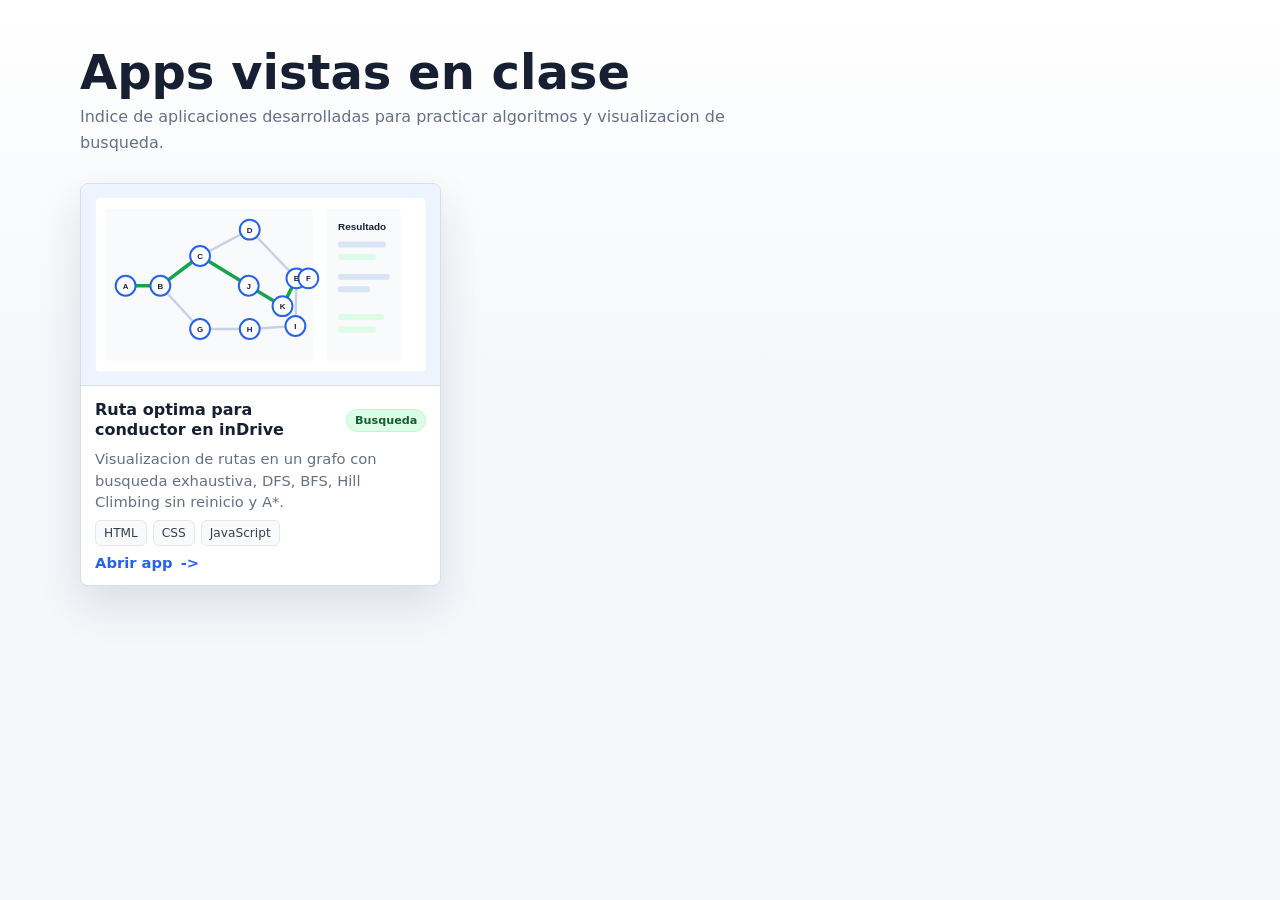
==== index.html @ b41815d2 "feat: add index page for class applications and update project documentation scenarios" ====
<!doctype html>
<html lang="es">
  <head>
    <meta charset="utf-8" />
    <meta name="viewport" content="width=device-width, initial-scale=1" />
    <title>Apps vistas en clase</title>
    <style>
      :root {
        --bg: #f5f7fb;
        --panel: #ffffff;
        --ink: #172033;
        --muted: #667085;
        --line: #d6deea;
        --accent: #2563eb;
        --route: #16a34a;
        --soft: #eef4ff;
        --shadow: 0 18px 45px rgba(23, 32, 51, 0.12);
      }

      * {
        box-sizing: border-box;
      }

      body {
        margin: 0;
        min-height: 100vh;
        font-family:
          Inter, ui-sans-serif, system-ui, -apple-system, BlinkMacSystemFont,
          "Segoe UI", sans-serif;
        color: var(--ink);
        background:
          linear-gradient(180deg, #ffffff 0%, var(--bg) 42%),
          var(--bg);
      }

      main {
        width: min(1120px, calc(100% - 32px));
        margin: 0 auto;
        padding: 48px 0;
      }

      header {
        margin-bottom: 28px;
      }

      h1 {
        margin: 0 0 8px;
        font-size: clamp(2rem, 4vw, 3rem);
        line-height: 1;
        letter-spacing: 0;
      }

      .lead {
        margin: 0;
        max-width: 720px;
        color: var(--muted);
        font-size: 1rem;
        line-height: 1.6;
      }

      .app-grid {
        display: grid;
        grid-template-columns: repeat(3, minmax(0, 1fr));
        align-items: start;
        gap: 18px;
      }

      .app-card {
        display: grid;
        overflow: hidden;
        color: inherit;
        text-decoration: none;
        background: var(--panel);
        border: 1px solid var(--line);
        border-radius: 8px;
        box-shadow: var(--shadow);
        transition:
          transform 160ms ease,
          border-color 160ms ease,
          box-shadow 160ms ease;
      }

      .app-card:hover,
      .app-card:focus-visible {
        transform: translateY(-2px);
        border-color: rgba(37, 99, 235, 0.45);
        box-shadow: 0 22px 52px rgba(23, 32, 51, 0.16);
        outline: none;
      }

      .thumbnail {
        display: block;
        width: 100%;
        aspect-ratio: 16 / 9;
        background: var(--soft);
        border-bottom: 1px solid var(--line);
      }

      .card-body {
        display: grid;
        gap: 8px;
        padding: 14px;
      }

      .card-title {
        display: flex;
        align-items: center;
        justify-content: space-between;
        gap: 16px;
      }

      h2 {
        margin: 0;
        font-size: 1rem;
        line-height: 1.25;
      }

      .badge {
        flex: 0 0 auto;
        padding: 4px 8px;
        color: #155e2f;
        background: #dcfce7;
        border: 1px solid #bbf7d0;
        border-radius: 999px;
        font-size: 0.7rem;
        font-weight: 700;
      }

      .description {
        margin: 0;
        color: var(--muted);
        font-size: 0.92rem;
        line-height: 1.45;
      }

      .meta {
        display: flex;
        flex-wrap: wrap;
        gap: 6px;
        margin: 0;
        padding: 0;
        list-style: none;
      }

      .meta li {
        padding: 5px 8px;
        color: #344054;
        background: #f8fafc;
        border: 1px solid #e4e7ec;
        border-radius: 6px;
        font-size: 0.76rem;
      }

      .open-label {
        display: inline-flex;
        align-items: center;
        gap: 8px;
        color: var(--accent);
        font-size: 0.92rem;
        font-weight: 700;
      }

      .open-label::after {
        content: "->";
      }

      @media (max-width: 900px) {
        .app-grid {
          grid-template-columns: repeat(2, minmax(0, 1fr));
        }
      }

      @media (max-width: 640px) {
        .app-grid {
          grid-template-columns: 1fr;
        }
      }

      @media (max-width: 560px) {
        main {
          width: min(100% - 24px, 1120px);
          padding: 28px 0;
        }

        .card-title {
          align-items: flex-start;
          flex-direction: column;
          gap: 8px;
        }
      }
    </style>
  </head>
  <body>
    <main>
      <header>
        <h1>Apps vistas en clase</h1>
        <p class="lead">
          Indice de aplicaciones desarrolladas para practicar algoritmos y
          visualizacion de busqueda.
        </p>
      </header>

      <section class="app-grid" aria-label="Aplicaciones disponibles">
        <a
          class="app-card"
          href="01_ruta_optima_conductor_indrive/app_visual/index.html"
        >
          <svg
            class="thumbnail"
            viewBox="0 0 720 405"
            role="img"
            aria-label="Miniatura del grafo de rutas de A a F"
          >
            <rect width="720" height="405" fill="#eef4ff" />
            <rect x="28" y="28" width="664" height="349" rx="8" fill="#fff" />
            <rect x="48" y="50" width="418" height="306" rx="8" fill="#f8fafc" />
            <rect x="492" y="50" width="150" height="306" rx="8" fill="#f9fafb" />

            <g stroke="#c7d2e5" stroke-width="5" stroke-linecap="round">
              <line x1="88" y1="205" x2="158" y2="205" />
              <line x1="158" y1="205" x2="238" y2="145" />
              <line x1="238" y1="145" x2="338" y2="92" />
              <line x1="338" y1="92" x2="432" y2="190" />
              <line x1="238" y1="145" x2="336" y2="205" />
              <line x1="336" y1="205" x2="404" y2="246" />
              <line x1="404" y1="246" x2="432" y2="190" />
              <line x1="158" y1="205" x2="238" y2="292" />
              <line x1="238" y1="292" x2="338" y2="292" />
              <line x1="338" y1="292" x2="430" y2="286" />
              <line x1="430" y1="286" x2="432" y2="190" />
            </g>

            <g stroke="#16a34a" stroke-width="7" stroke-linecap="round">
              <line x1="88" y1="205" x2="158" y2="205" />
              <line x1="158" y1="205" x2="238" y2="145" />
              <line x1="238" y1="145" x2="336" y2="205" />
              <line x1="336" y1="205" x2="404" y2="246" />
              <line x1="404" y1="246" x2="432" y2="190" />
              <line x1="432" y1="190" x2="456" y2="190" />
            </g>

            <g font-family="Inter, Arial, sans-serif" font-weight="800">
              <g fill="#fff" stroke="#2563eb" stroke-width="4">
                <circle cx="88" cy="205" r="20" />
                <circle cx="158" cy="205" r="20" />
                <circle cx="238" cy="145" r="20" />
                <circle cx="338" cy="92" r="20" />
                <circle cx="432" cy="190" r="20" />
                <circle cx="238" cy="292" r="20" />
                <circle cx="338" cy="292" r="20" />
                <circle cx="430" cy="286" r="20" />
                <circle cx="336" cy="205" r="20" />
                <circle cx="404" cy="246" r="20" />
                <circle cx="456" cy="190" r="20" />
              </g>
              <g fill="#172033" text-anchor="middle" font-size="16">
                <text x="88" y="211">A</text>
                <text x="158" y="211">B</text>
                <text x="238" y="151">C</text>
                <text x="338" y="98">D</text>
                <text x="432" y="196">E</text>
                <text x="238" y="298">G</text>
                <text x="338" y="298">H</text>
                <text x="430" y="292">I</text>
                <text x="336" y="211">J</text>
                <text x="404" y="252">K</text>
                <text x="456" y="196">F</text>
              </g>
            </g>

            <g font-family="Inter, Arial, sans-serif">
              <text x="516" y="92" fill="#172033" font-size="20" font-weight="800">
                Resultado
              </text>
              <rect x="516" y="116" width="96" height="12" rx="4" fill="#d9e4f5" />
              <rect x="516" y="141" width="76" height="12" rx="4" fill="#dcfce7" />
              <rect x="516" y="181" width="104" height="12" rx="4" fill="#d9e4f5" />
              <rect x="516" y="206" width="64" height="12" rx="4" fill="#d9e4f5" />
              <rect x="516" y="262" width="92" height="12" rx="4" fill="#dcfce7" />
              <rect x="516" y="287" width="76" height="12" rx="4" fill="#dcfce7" />
            </g>
          </svg>

          <div class="card-body">
            <div class="card-title">
              <h2>Ruta optima para conductor en inDrive</h2>
              <span class="badge">Busqueda</span>
            </div>
            <p class="description">
              Visualizacion de rutas en un grafo con busqueda exhaustiva, DFS,
              BFS, Hill Climbing sin reinicio y A*.
            </p>
            <ul class="meta" aria-label="Detalles del proyecto">
              <li>HTML</li>
              <li>CSS</li>
              <li>JavaScript</li>
            </ul>
            <span class="open-label">Abrir app</span>
          </div>
        </a>
      </section>
    </main>
  </body>
</html>
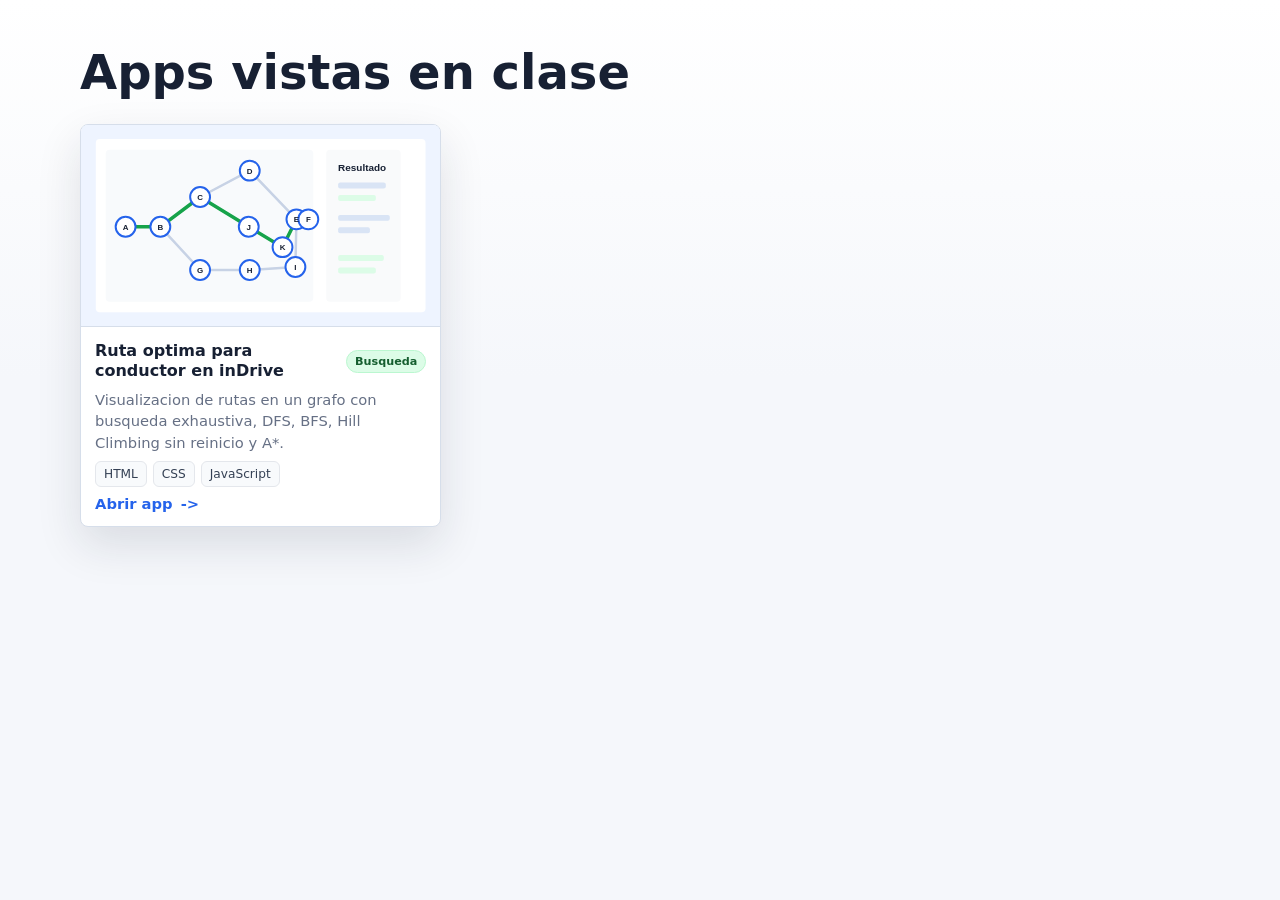
==== commit 3dae4fd8: "style: reformat CSS and SVG elements for improved readability and comment out lead paragraph in inde" ====
--- a/index.html
+++ b/index.html
@@ -25,12 +25,16 @@
         margin: 0;
         min-height: 100vh;
         font-family:
-          Inter, ui-sans-serif, system-ui, -apple-system, BlinkMacSystemFont,
-          "Segoe UI", sans-serif;
+          Inter,
+          ui-sans-serif,
+          system-ui,
+          -apple-system,
+          BlinkMacSystemFont,
+          "Segoe UI",
+          sans-serif;
         color: var(--ink);
         background:
-          linear-gradient(180deg, #ffffff 0%, var(--bg) 42%),
-          var(--bg);
+          linear-gradient(180deg, #ffffff 0%, var(--bg) 42%), var(--bg);
       }
 
       main {
@@ -194,10 +198,7 @@
     <main>
       <header>
         <h1>Apps vistas en clase</h1>
-        <p class="lead">
-          Indice de aplicaciones desarrolladas para practicar algoritmos y
-          visualizacion de busqueda.
-        </p>
+        <!-- <p class="lead">Indice de apps desarrolladas en clase.</p> -->
       </header>
 
       <section class="app-grid" aria-label="Aplicaciones disponibles">
@@ -213,8 +214,22 @@
           >
             <rect width="720" height="405" fill="#eef4ff" />
             <rect x="28" y="28" width="664" height="349" rx="8" fill="#fff" />
-            <rect x="48" y="50" width="418" height="306" rx="8" fill="#f8fafc" />
-            <rect x="492" y="50" width="150" height="306" rx="8" fill="#f9fafb" />
+            <rect
+              x="48"
+              y="50"
+              width="418"
+              height="306"
+              rx="8"
+              fill="#f8fafc"
+            />
+            <rect
+              x="492"
+              y="50"
+              width="150"
+              height="306"
+              rx="8"
+              fill="#f9fafb"
+            />
 
             <g stroke="#c7d2e5" stroke-width="5" stroke-linecap="round">
               <line x1="88" y1="205" x2="158" y2="205" />
@@ -269,15 +284,63 @@
             </g>
 
             <g font-family="Inter, Arial, sans-serif">
-              <text x="516" y="92" fill="#172033" font-size="20" font-weight="800">
+              <text
+                x="516"
+                y="92"
+                fill="#172033"
+                font-size="20"
+                font-weight="800"
+              >
                 Resultado
               </text>
-              <rect x="516" y="116" width="96" height="12" rx="4" fill="#d9e4f5" />
-              <rect x="516" y="141" width="76" height="12" rx="4" fill="#dcfce7" />
-              <rect x="516" y="181" width="104" height="12" rx="4" fill="#d9e4f5" />
-              <rect x="516" y="206" width="64" height="12" rx="4" fill="#d9e4f5" />
-              <rect x="516" y="262" width="92" height="12" rx="4" fill="#dcfce7" />
-              <rect x="516" y="287" width="76" height="12" rx="4" fill="#dcfce7" />
+              <rect
+                x="516"
+                y="116"
+                width="96"
+                height="12"
+                rx="4"
+                fill="#d9e4f5"
+              />
+              <rect
+                x="516"
+                y="141"
+                width="76"
+                height="12"
+                rx="4"
+                fill="#dcfce7"
+              />
+              <rect
+                x="516"
+                y="181"
+                width="104"
+                height="12"
+                rx="4"
+                fill="#d9e4f5"
+              />
+              <rect
+                x="516"
+                y="206"
+                width="64"
+                height="12"
+                rx="4"
+                fill="#d9e4f5"
+              />
+              <rect
+                x="516"
+                y="262"
+                width="92"
+                height="12"
+                rx="4"
+                fill="#dcfce7"
+              />
+              <rect
+                x="516"
+                y="287"
+                width="76"
+                height="12"
+                rx="4"
+                fill="#dcfce7"
+              />
             </g>
           </svg>
 
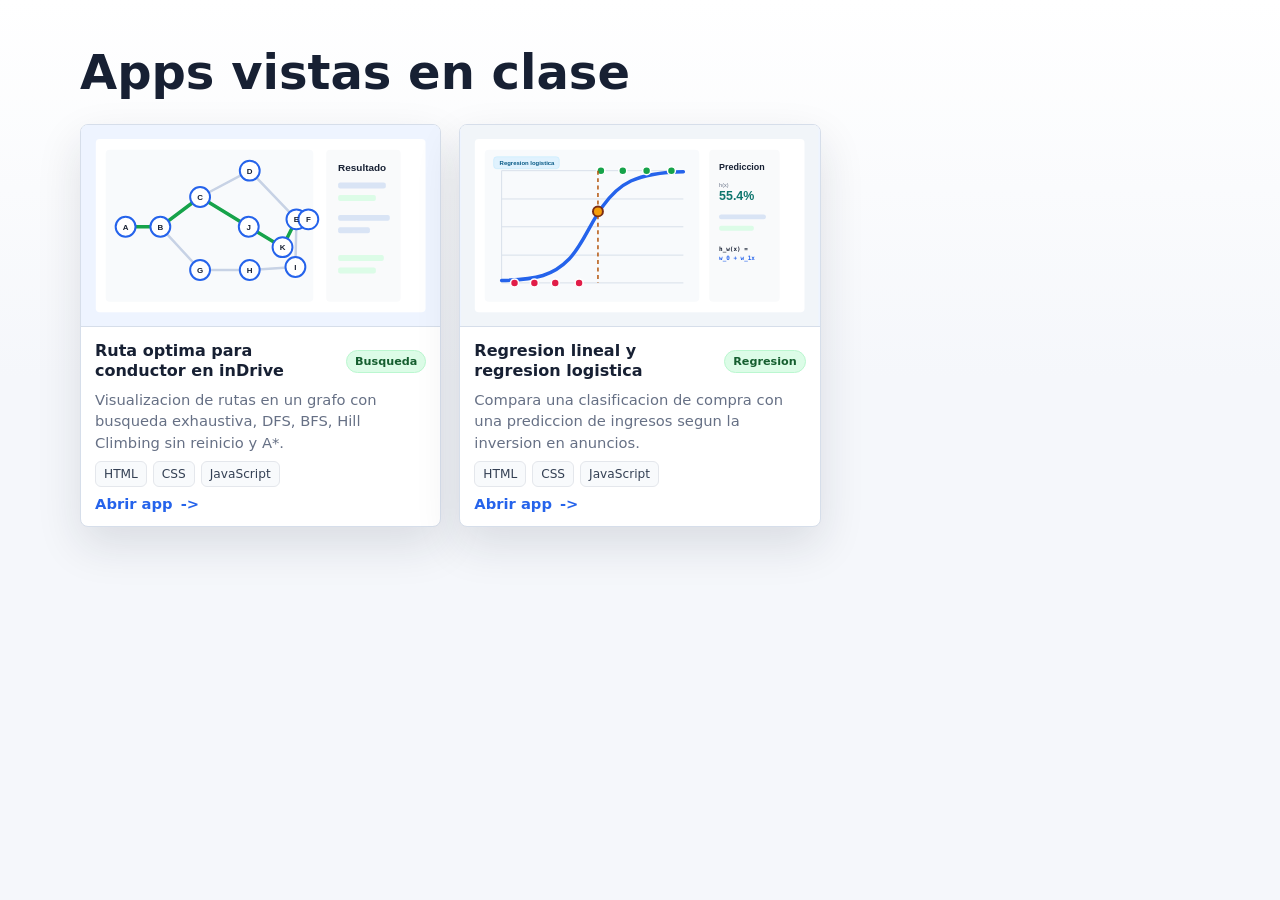
==== commit 5104ca5f: "chore: initialize python virtual environment dependencies and libraries" ====
--- a/index.html
+++ b/index.html
@@ -361,6 +361,179 @@
             <span class="open-label">Abrir app</span>
           </div>
         </a>
+
+        <a
+          class="app-card"
+          href="02_regresion_lineal_logistica/app_visual/index.html"
+        >
+          <svg
+            class="thumbnail"
+            viewBox="0 0 720 405"
+            role="img"
+            aria-label="Miniatura de regresion lineal y regresion logistica"
+          >
+            <rect width="720" height="405" fill="#f1f5f9" />
+            <rect x="28" y="28" width="664" height="349" rx="8" fill="#fff" />
+            <rect
+              x="48"
+              y="50"
+              width="432"
+              height="306"
+              rx="8"
+              fill="#f8fafc"
+            />
+            <rect
+              x="500"
+              y="50"
+              width="142"
+              height="306"
+              rx="8"
+              fill="#f9fafb"
+            />
+
+            <g stroke="#d8e0ea" stroke-width="2">
+              <line x1="82" y1="92" x2="82" y2="318" />
+              <line x1="82" y1="318" x2="448" y2="318" />
+              <line x1="82" y1="262" x2="448" y2="262" />
+              <line x1="82" y1="205" x2="448" y2="205" />
+              <line x1="82" y1="149" x2="448" y2="149" />
+              <line x1="82" y1="92" x2="448" y2="92" />
+            </g>
+
+            <path
+              d="M82 313 C154 312 187 302 218 270 C246 240 260 198 286 163 C318 119 350 96 448 94"
+              fill="none"
+              stroke="#2563eb"
+              stroke-width="7"
+              stroke-linecap="round"
+            />
+
+            <g stroke="#fff" stroke-width="3">
+              <circle cx="108" cy="318" r="8" fill="#e11d48" />
+              <circle cx="148" cy="318" r="8" fill="#e11d48" />
+              <circle cx="190" cy="318" r="8" fill="#e11d48" />
+              <circle cx="238" cy="318" r="8" fill="#e11d48" />
+              <circle cx="282" cy="92" r="8" fill="#16a34a" />
+              <circle cx="326" cy="92" r="8" fill="#16a34a" />
+              <circle cx="374" cy="92" r="8" fill="#16a34a" />
+              <circle cx="424" cy="92" r="8" fill="#16a34a" />
+            </g>
+
+            <line
+              x1="276"
+              y1="92"
+              x2="276"
+              y2="318"
+              stroke="#b45309"
+              stroke-width="3"
+              stroke-dasharray="8 7"
+            />
+            <circle
+              cx="276"
+              cy="174"
+              r="10"
+              fill="#f59e0b"
+              stroke="#7c2d12"
+              stroke-width="4"
+            />
+
+            <g font-family="Inter, Arial, sans-serif">
+              <rect
+                x="66"
+                y="64"
+                width="132"
+                height="24"
+                rx="6"
+                fill="#e0f2fe"
+                stroke="#bae6fd"
+              />
+              <text
+                x="78"
+                y="81"
+                fill="#075985"
+                font-size="12"
+                font-weight="800"
+              >
+                Regresion logistica
+              </text>
+
+              <text
+                x="520"
+                y="90"
+                fill="#172033"
+                font-size="18"
+                font-weight="800"
+              >
+                Prediccion
+              </text>
+              <text x="520" y="124" fill="#667085" font-size="11">
+                h(x)
+              </text>
+              <text
+                x="520"
+                y="151"
+                fill="#0f766e"
+                font-size="25"
+                font-weight="800"
+              >
+                55.4%
+              </text>
+              <rect
+                x="520"
+                y="180"
+                width="94"
+                height="10"
+                rx="4"
+                fill="#d9e4f5"
+              />
+              <rect
+                x="520"
+                y="203"
+                width="70"
+                height="10"
+                rx="4"
+                fill="#dcfce7"
+              />
+              <text
+                x="520"
+                y="253"
+                fill="#172033"
+                font-size="12"
+                font-family="Consolas, monospace"
+                font-weight="800"
+              >
+                h_w(x) =
+              </text>
+              <text
+                x="520"
+                y="272"
+                fill="#2563eb"
+                font-size="12"
+                font-family="Consolas, monospace"
+                font-weight="800"
+              >
+                w_0 + w_1x
+              </text>
+            </g>
+          </svg>
+
+          <div class="card-body">
+            <div class="card-title">
+              <h2>Regresion lineal y regresion logistica</h2>
+              <span class="badge">Regresion</span>
+            </div>
+            <p class="description">
+              Compara una clasificacion de compra con una prediccion de ingresos
+              segun la inversion en anuncios.
+            </p>
+            <ul class="meta" aria-label="Detalles del proyecto">
+              <li>HTML</li>
+              <li>CSS</li>
+              <li>JavaScript</li>
+            </ul>
+            <span class="open-label">Abrir app</span>
+          </div>
+        </a>
       </section>
     </main>
   </body>
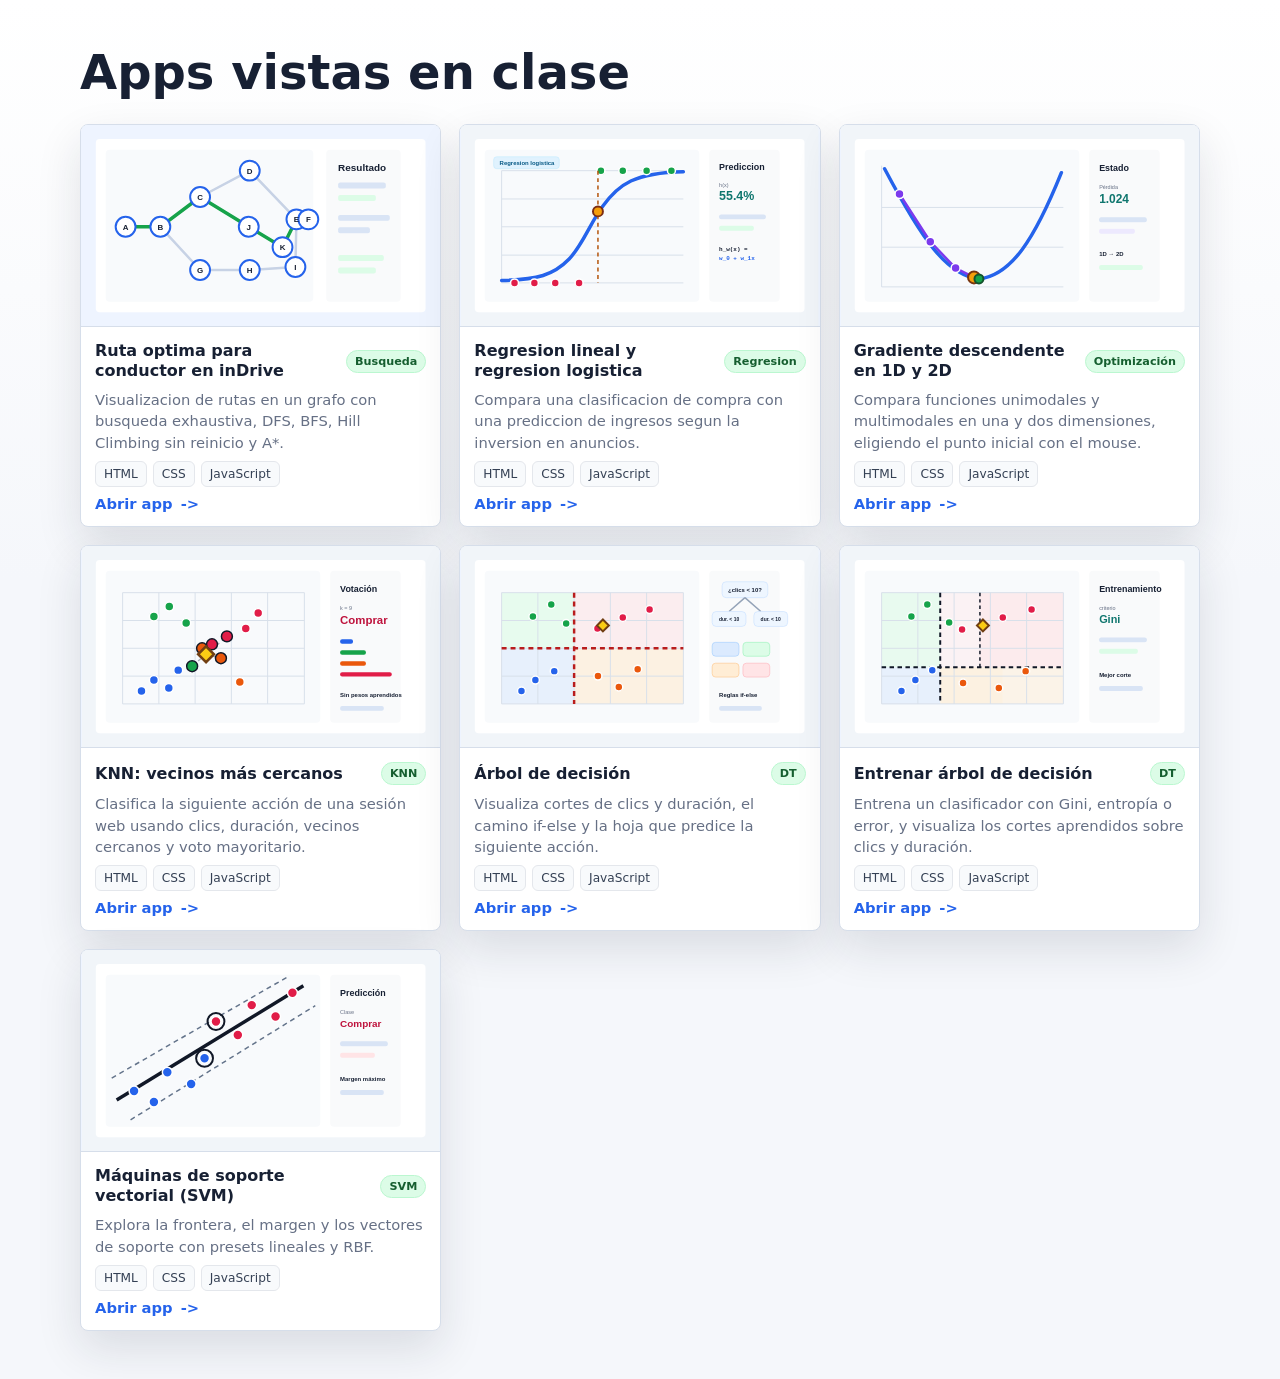
==== commit 4223c25e: "feat: add visualization apps for decision trees, SVM, KNN, and gradient descent algorithms" ====
--- a/index.html
+++ b/index.html
@@ -534,6 +534,443 @@
             <span class="open-label">Abrir app</span>
           </div>
         </a>
+
+        <a
+          class="app-card"
+          href="03_gradiente_descendente/app_visual/index.html"
+        >
+          <svg
+            class="thumbnail"
+            viewBox="0 0 720 405"
+            role="img"
+            aria-label="Miniatura de gradiente descendente"
+          >
+            <rect width="720" height="405" fill="#f1f5f9" />
+            <rect x="28" y="28" width="664" height="349" rx="8" fill="#fff" />
+            <rect x="48" y="50" width="432" height="306" rx="8" fill="#f8fafc" />
+            <rect x="500" y="50" width="142" height="306" rx="8" fill="#f9fafb" />
+
+            <g stroke="#d8e0ea" stroke-width="2">
+              <line x1="82" y1="82" x2="82" y2="326" />
+              <line x1="82" y1="326" x2="448" y2="326" />
+              <line x1="82" y1="246" x2="448" y2="246" />
+              <line x1="82" y1="166" x2="448" y2="166" />
+            </g>
+            <path
+              d="M88 88 C162 228 213 303 278 310 C343 303 390 230 444 96"
+              fill="none"
+              stroke="#2563eb"
+              stroke-width="7"
+              stroke-linecap="round"
+            />
+            <path
+              d="M118 139 L180 235 L231 288 L268 307"
+              fill="none"
+              stroke="#7c3aed"
+              stroke-width="5"
+              stroke-linecap="round"
+              stroke-linejoin="round"
+            />
+            <g fill="#7c3aed" stroke="#fff" stroke-width="3">
+              <circle cx="118" cy="139" r="9" />
+              <circle cx="180" cy="235" r="9" />
+              <circle cx="231" cy="288" r="9" />
+            </g>
+            <circle cx="268" cy="307" r="12" fill="#f59e0b" stroke="#78350f" stroke-width="4" />
+            <circle cx="278" cy="310" r="9" fill="#16a34a" stroke="#14532d" stroke-width="4" />
+
+            <g font-family="Inter, Arial, sans-serif">
+              <text x="520" y="92" fill="#172033" font-size="18" font-weight="800">
+                Estado
+              </text>
+              <text x="520" y="128" fill="#667085" font-size="11">Pérdida</text>
+              <text x="520" y="158" fill="#0f766e" font-size="24" font-weight="800">
+                1.024
+              </text>
+              <rect x="520" y="186" width="96" height="10" rx="4" fill="#d9e4f5" />
+              <rect x="520" y="209" width="72" height="10" rx="4" fill="#ede9fe" />
+              <text x="520" y="264" fill="#172033" font-size="12" font-weight="800">
+                1D → 2D
+              </text>
+              <rect x="520" y="282" width="88" height="10" rx="4" fill="#dcfce7" />
+            </g>
+          </svg>
+
+          <div class="card-body">
+            <div class="card-title">
+              <h2>Gradiente descendente en 1D y 2D</h2>
+              <span class="badge">Optimización</span>
+            </div>
+            <p class="description">
+              Compara funciones unimodales y multimodales en una y dos
+              dimensiones, eligiendo el punto inicial con el mouse.
+            </p>
+            <ul class="meta" aria-label="Detalles del proyecto">
+              <li>HTML</li>
+              <li>CSS</li>
+              <li>JavaScript</li>
+            </ul>
+            <span class="open-label">Abrir app</span>
+          </div>
+        </a>
+
+        <a class="app-card" href="04_knn/app_visual/index.html">
+          <svg
+            class="thumbnail"
+            viewBox="0 0 720 405"
+            role="img"
+            aria-label="Miniatura de KNN con vecinos cercanos"
+          >
+            <rect width="720" height="405" fill="#f1f5f9" />
+            <rect x="28" y="28" width="664" height="349" rx="8" fill="#fff" />
+            <rect x="48" y="50" width="432" height="306" rx="8" fill="#f8fafc" />
+            <rect x="500" y="50" width="142" height="306" rx="8" fill="#f9fafb" />
+
+            <g stroke="#d8e0ea" stroke-width="2">
+              <line x1="82" y1="318" x2="448" y2="318" />
+              <line x1="82" y1="262" x2="448" y2="262" />
+              <line x1="82" y1="206" x2="448" y2="206" />
+              <line x1="82" y1="150" x2="448" y2="150" />
+              <line x1="82" y1="94" x2="448" y2="94" />
+              <line x1="82" y1="94" x2="82" y2="318" />
+              <line x1="155" y1="94" x2="155" y2="318" />
+              <line x1="228" y1="94" x2="228" y2="318" />
+              <line x1="301" y1="94" x2="301" y2="318" />
+              <line x1="374" y1="94" x2="374" y2="318" />
+              <line x1="448" y1="94" x2="448" y2="318" />
+            </g>
+
+            <g stroke="#334155" stroke-width="3" stroke-dasharray="7 7" opacity="0.42">
+              <line x1="250" y1="218" x2="242" y2="206" />
+              <line x1="250" y1="218" x2="262" y2="198" />
+              <line x1="250" y1="218" x2="280" y2="226" />
+              <line x1="250" y1="218" x2="222" y2="242" />
+              <line x1="250" y1="218" x2="292" y2="182" />
+            </g>
+
+            <g stroke="#fff" stroke-width="3">
+              <circle cx="120" cy="292" r="9" fill="#2563eb" />
+              <circle cx="145" cy="270" r="9" fill="#2563eb" />
+              <circle cx="175" cy="286" r="9" fill="#2563eb" />
+              <circle cx="194" cy="250" r="9" fill="#2563eb" />
+              <circle cx="145" cy="142" r="9" fill="#16a34a" />
+              <circle cx="176" cy="122" r="9" fill="#16a34a" />
+              <circle cx="210" cy="155" r="9" fill="#16a34a" />
+              <circle cx="222" cy="242" r="11" fill="#16a34a" stroke="#111827" />
+              <circle cx="242" cy="206" r="11" fill="#ea580c" stroke="#111827" />
+              <circle cx="280" cy="226" r="11" fill="#ea580c" stroke="#111827" />
+              <circle cx="318" cy="274" r="9" fill="#ea580c" />
+              <circle cx="262" cy="198" r="11" fill="#e11d48" stroke="#111827" />
+              <circle cx="292" cy="182" r="11" fill="#e11d48" stroke="#111827" />
+              <circle cx="330" cy="166" r="9" fill="#e11d48" />
+              <circle cx="355" cy="135" r="9" fill="#e11d48" />
+            </g>
+
+            <polygon
+              points="250,202 266,218 250,234 234,218"
+              fill="#facc15"
+              stroke="#713f12"
+              stroke-width="5"
+            />
+
+            <g font-family="Inter, Arial, sans-serif">
+              <text x="520" y="92" fill="#172033" font-size="18" font-weight="800">
+                Votación
+              </text>
+              <text x="520" y="128" fill="#667085" font-size="11">k = 9</text>
+              <text x="520" y="158" fill="#be123c" font-size="23" font-weight="800">
+                Comprar
+              </text>
+              <rect x="520" y="188" width="26" height="9" rx="4" fill="#2563eb" />
+              <rect x="520" y="210" width="52" height="9" rx="4" fill="#16a34a" />
+              <rect x="520" y="232" width="52" height="9" rx="4" fill="#ea580c" />
+              <rect x="520" y="254" width="104" height="9" rx="4" fill="#e11d48" />
+              <text x="520" y="304" fill="#172033" font-size="12" font-weight="800">
+                Sin pesos aprendidos
+              </text>
+              <rect x="520" y="322" width="88" height="10" rx="4" fill="#d9e4f5" />
+            </g>
+          </svg>
+
+          <div class="card-body">
+            <div class="card-title">
+              <h2>KNN: vecinos más cercanos</h2>
+              <span class="badge">KNN</span>
+            </div>
+            <p class="description">
+              Clasifica la siguiente acción de una sesión web usando clics,
+              duración, vecinos cercanos y voto mayoritario.
+            </p>
+            <ul class="meta" aria-label="Detalles del proyecto">
+              <li>HTML</li>
+              <li>CSS</li>
+              <li>JavaScript</li>
+            </ul>
+            <span class="open-label">Abrir app</span>
+          </div>
+        </a>
+
+        <a class="app-card" href="05_arbol_decision/app_visual/index.html">
+          <svg
+            class="thumbnail"
+            viewBox="0 0 720 405"
+            role="img"
+            aria-label="Miniatura de un árbol de decisión"
+          >
+            <rect width="720" height="405" fill="#f1f5f9" />
+            <rect x="28" y="28" width="664" height="349" rx="8" fill="#fff" />
+            <rect x="48" y="50" width="432" height="306" rx="8" fill="#f8fafc" />
+            <rect x="500" y="50" width="142" height="306" rx="8" fill="#f9fafb" />
+
+            <rect x="82" y="206" width="146" height="112" fill="#dbeafe" opacity="0.55" />
+            <rect x="82" y="94" width="146" height="112" fill="#dcfce7" opacity="0.6" />
+            <rect x="228" y="206" width="220" height="112" fill="#ffedd5" opacity="0.65" />
+            <rect x="228" y="94" width="220" height="112" fill="#ffe4e6" opacity="0.55" />
+
+            <g stroke="#d8e0ea" stroke-width="2">
+              <line x1="82" y1="318" x2="448" y2="318" />
+              <line x1="82" y1="262" x2="448" y2="262" />
+              <line x1="82" y1="206" x2="448" y2="206" />
+              <line x1="82" y1="150" x2="448" y2="150" />
+              <line x1="82" y1="94" x2="448" y2="94" />
+              <line x1="82" y1="94" x2="82" y2="318" />
+              <line x1="155" y1="94" x2="155" y2="318" />
+              <line x1="228" y1="94" x2="228" y2="318" />
+              <line x1="301" y1="94" x2="301" y2="318" />
+              <line x1="374" y1="94" x2="374" y2="318" />
+              <line x1="448" y1="94" x2="448" y2="318" />
+            </g>
+
+            <line x1="228" y1="94" x2="228" y2="318" stroke="#b91c1c" stroke-width="5" stroke-dasharray="10 8" />
+            <line x1="82" y1="206" x2="448" y2="206" stroke="#b91c1c" stroke-width="5" stroke-dasharray="10 8" />
+
+            <g stroke="#fff" stroke-width="3">
+              <circle cx="122" cy="292" r="8" fill="#2563eb" />
+              <circle cx="150" cy="270" r="8" fill="#2563eb" />
+              <circle cx="188" cy="252" r="8" fill="#2563eb" />
+              <circle cx="145" cy="142" r="8" fill="#16a34a" />
+              <circle cx="182" cy="118" r="8" fill="#16a34a" />
+              <circle cx="212" cy="156" r="8" fill="#16a34a" />
+              <circle cx="276" cy="262" r="8" fill="#ea580c" />
+              <circle cx="318" cy="284" r="8" fill="#ea580c" />
+              <circle cx="356" cy="248" r="8" fill="#ea580c" />
+              <circle cx="275" cy="166" r="8" fill="#e11d48" />
+              <circle cx="326" cy="144" r="8" fill="#e11d48" />
+              <circle cx="380" cy="128" r="8" fill="#e11d48" />
+            </g>
+
+            <polygon
+              points="286,148 298,160 286,172 274,160"
+              fill="#facc15"
+              stroke="#713f12"
+              stroke-width="4"
+            />
+
+            <g font-family="Inter, Arial, sans-serif">
+              <rect x="526" y="72" width="92" height="32" rx="8" fill="#eef6ff" stroke="#bfdbfe" />
+              <text x="572" y="92" fill="#172033" font-size="12" font-weight="800" text-anchor="middle">
+                ¿clics &lt; 10?
+              </text>
+              <line x1="572" y1="104" x2="540" y2="132" stroke="#94a3b8" stroke-width="3" />
+              <line x1="572" y1="104" x2="604" y2="132" stroke="#94a3b8" stroke-width="3" />
+              <rect x="506" y="132" width="68" height="30" rx="8" fill="#eef6ff" stroke="#bfdbfe" />
+              <rect x="590" y="132" width="68" height="30" rx="8" fill="#eef6ff" stroke="#bfdbfe" />
+              <text x="540" y="151" fill="#172033" font-size="10" font-weight="800" text-anchor="middle">
+                dur. &lt; 10
+              </text>
+              <text x="624" y="151" fill="#172033" font-size="10" font-weight="800" text-anchor="middle">
+                dur. &lt; 10
+              </text>
+              <rect x="506" y="194" width="54" height="28" rx="7" fill="#dbeafe" stroke="#93c5fd" />
+              <rect x="568" y="194" width="54" height="28" rx="7" fill="#dcfce7" stroke="#86efac" />
+              <rect x="506" y="236" width="54" height="28" rx="7" fill="#ffedd5" stroke="#fdba74" />
+              <rect x="568" y="236" width="54" height="28" rx="7" fill="#ffe4e6" stroke="#fda4af" />
+              <text x="520" y="304" fill="#172033" font-size="12" font-weight="800">
+                Reglas if-else
+              </text>
+              <rect x="520" y="322" width="86" height="10" rx="4" fill="#d9e4f5" />
+            </g>
+          </svg>
+
+          <div class="card-body">
+            <div class="card-title">
+              <h2>Árbol de decisión</h2>
+              <span class="badge">DT</span>
+            </div>
+            <p class="description">
+              Visualiza cortes de clics y duración, el camino if-else y la hoja
+              que predice la siguiente acción.
+            </p>
+            <ul class="meta" aria-label="Detalles del proyecto">
+              <li>HTML</li>
+              <li>CSS</li>
+              <li>JavaScript</li>
+            </ul>
+            <span class="open-label">Abrir app</span>
+          </div>
+        </a>
+
+        <a class="app-card" href="06_arbol_decision_entrenamiento/app_visual/index.html">
+          <svg
+            class="thumbnail"
+            viewBox="0 0 720 405"
+            role="img"
+            aria-label="Miniatura de entrenamiento de árbol de decisión"
+          >
+            <rect width="720" height="405" fill="#f1f5f9" />
+            <rect x="28" y="28" width="664" height="349" rx="8" fill="#fff" />
+            <rect x="48" y="50" width="432" height="306" rx="8" fill="#f8fafc" />
+            <rect x="500" y="50" width="142" height="306" rx="8" fill="#f9fafb" />
+
+            <rect x="82" y="244" width="118" height="74" fill="#dbeafe" opacity="0.58" />
+            <rect x="82" y="94" width="118" height="150" fill="#dcfce7" opacity="0.58" />
+            <rect x="200" y="244" width="126" height="74" fill="#ffedd5" opacity="0.68" />
+            <rect x="326" y="244" width="122" height="74" fill="#ffedd5" opacity="0.5" />
+            <rect x="200" y="94" width="80" height="150" fill="#ffe4e6" opacity="0.42" />
+            <rect x="280" y="94" width="168" height="150" fill="#ffe4e6" opacity="0.66" />
+
+            <g stroke="#d8e0ea" stroke-width="2">
+              <line x1="82" y1="318" x2="448" y2="318" />
+              <line x1="82" y1="262" x2="448" y2="262" />
+              <line x1="82" y1="206" x2="448" y2="206" />
+              <line x1="82" y1="150" x2="448" y2="150" />
+              <line x1="82" y1="94" x2="448" y2="94" />
+              <line x1="82" y1="94" x2="82" y2="318" />
+              <line x1="155" y1="94" x2="155" y2="318" />
+              <line x1="228" y1="94" x2="228" y2="318" />
+              <line x1="301" y1="94" x2="301" y2="318" />
+              <line x1="374" y1="94" x2="374" y2="318" />
+              <line x1="448" y1="94" x2="448" y2="318" />
+            </g>
+
+            <line x1="200" y1="94" x2="200" y2="318" stroke="#111827" stroke-width="4" stroke-dasharray="9 7" />
+            <line x1="82" y1="244" x2="448" y2="244" stroke="#111827" stroke-width="4" stroke-dasharray="9 7" />
+            <line x1="280" y1="94" x2="280" y2="244" stroke="#111827" stroke-width="3" stroke-dasharray="7 6" />
+
+            <g stroke="#fff" stroke-width="3">
+              <circle cx="122" cy="292" r="8" fill="#2563eb" />
+              <circle cx="150" cy="270" r="8" fill="#2563eb" />
+              <circle cx="184" cy="250" r="8" fill="#2563eb" />
+              <circle cx="142" cy="142" r="8" fill="#16a34a" />
+              <circle cx="174" cy="118" r="8" fill="#16a34a" />
+              <circle cx="218" cy="154" r="8" fill="#16a34a" />
+              <circle cx="246" cy="276" r="8" fill="#ea580c" />
+              <circle cx="318" cy="286" r="8" fill="#ea580c" />
+              <circle cx="372" cy="252" r="8" fill="#ea580c" />
+              <circle cx="244" cy="168" r="8" fill="#e11d48" />
+              <circle cx="326" cy="144" r="8" fill="#e11d48" />
+              <circle cx="384" cy="128" r="8" fill="#e11d48" />
+            </g>
+
+            <polygon
+              points="286,148 298,160 286,172 274,160"
+              fill="#facc15"
+              stroke="#713f12"
+              stroke-width="4"
+            />
+
+            <g font-family="Inter, Arial, sans-serif">
+              <text x="520" y="92" fill="#172033" font-size="18" font-weight="800">
+                Entrenamiento
+              </text>
+              <text x="520" y="128" fill="#667085" font-size="11">criterio</text>
+              <text x="520" y="156" fill="#0f766e" font-size="22" font-weight="800">
+                Gini
+              </text>
+              <rect x="520" y="184" width="96" height="10" rx="4" fill="#d9e4f5" />
+              <rect x="520" y="207" width="78" height="10" rx="4" fill="#dcfce7" />
+              <text x="520" y="264" fill="#172033" font-size="12" font-weight="800">
+                Mejor corte
+              </text>
+              <rect x="520" y="282" width="88" height="10" rx="4" fill="#d9e4f5" />
+            </g>
+          </svg>
+
+          <div class="card-body">
+            <div class="card-title">
+              <h2>Entrenar árbol de decisión</h2>
+              <span class="badge">DT</span>
+            </div>
+            <p class="description">
+              Entrena un clasificador con Gini, entropía o error, y visualiza
+              los cortes aprendidos sobre clics y duración.
+            </p>
+            <ul class="meta" aria-label="Detalles del proyecto">
+              <li>HTML</li>
+              <li>CSS</li>
+              <li>JavaScript</li>
+            </ul>
+            <span class="open-label">Abrir app</span>
+          </div>
+        </a>
+
+        <a class="app-card" href="07_svm/app_visual/index.html">
+          <svg
+            class="thumbnail"
+            viewBox="0 0 720 405"
+            role="img"
+            aria-label="Miniatura de una máquina de soporte vectorial"
+          >
+            <rect width="720" height="405" fill="#f1f5f9" />
+            <rect x="28" y="28" width="664" height="349" rx="8" fill="#fff" />
+            <rect x="48" y="50" width="432" height="306" rx="8" fill="#f8fafc" />
+            <rect x="500" y="50" width="142" height="306" rx="8" fill="#f9fafb" />
+
+            <path d="M70 302 L446 72" stroke="#111827" stroke-width="7" />
+            <path d="M60 258 L418 52" stroke="#64748b" stroke-width="3" stroke-dasharray="10 8" />
+            <path d="M98 342 L470 112" stroke="#64748b" stroke-width="3" stroke-dasharray="10 8" />
+
+            <g fill="#2563eb" stroke="#fff" stroke-width="3">
+              <circle cx="105" cy="284" r="10" />
+              <circle cx="145" cy="306" r="10" />
+              <circle cx="172" cy="246" r="10" />
+              <circle cx="220" cy="270" r="10" />
+              <circle cx="247" cy="218" r="10" />
+            </g>
+            <g fill="#e11d48" stroke="#fff" stroke-width="3">
+              <circle cx="270" cy="144" r="10" />
+              <circle cx="314" cy="171" r="10" />
+              <circle cx="342" cy="111" r="10" />
+              <circle cx="390" cy="134" r="10" />
+              <circle cx="424" cy="86" r="10" />
+            </g>
+            <circle cx="247" cy="218" r="17" fill="none" stroke="#111827" stroke-width="4" />
+            <circle cx="270" cy="144" r="17" fill="none" stroke="#111827" stroke-width="4" />
+
+            <g font-family="Inter, Arial, sans-serif">
+              <text x="520" y="92" fill="#172033" font-size="18" font-weight="800">
+                Predicción
+              </text>
+              <text x="520" y="128" fill="#667085" font-size="11">Clase</text>
+              <text x="520" y="156" fill="#be123c" font-size="20" font-weight="800">
+                Comprar
+              </text>
+              <rect x="520" y="184" width="96" height="10" rx="4" fill="#d9e4f5" />
+              <rect x="520" y="207" width="70" height="10" rx="4" fill="#ffe4e6" />
+              <text x="520" y="264" fill="#172033" font-size="12" font-weight="800">
+                Margen máximo
+              </text>
+              <rect x="520" y="282" width="88" height="10" rx="4" fill="#d9e4f5" />
+            </g>
+          </svg>
+
+          <div class="card-body">
+            <div class="card-title">
+              <h2>Máquinas de soporte vectorial (SVM)</h2>
+              <span class="badge">SVM</span>
+            </div>
+            <p class="description">
+              Explora la frontera, el margen y los vectores de soporte con
+              presets lineales y RBF.
+            </p>
+            <ul class="meta" aria-label="Detalles del proyecto">
+              <li>HTML</li>
+              <li>CSS</li>
+              <li>JavaScript</li>
+            </ul>
+            <span class="open-label">Abrir app</span>
+          </div>
+        </a>
       </section>
     </main>
   </body>
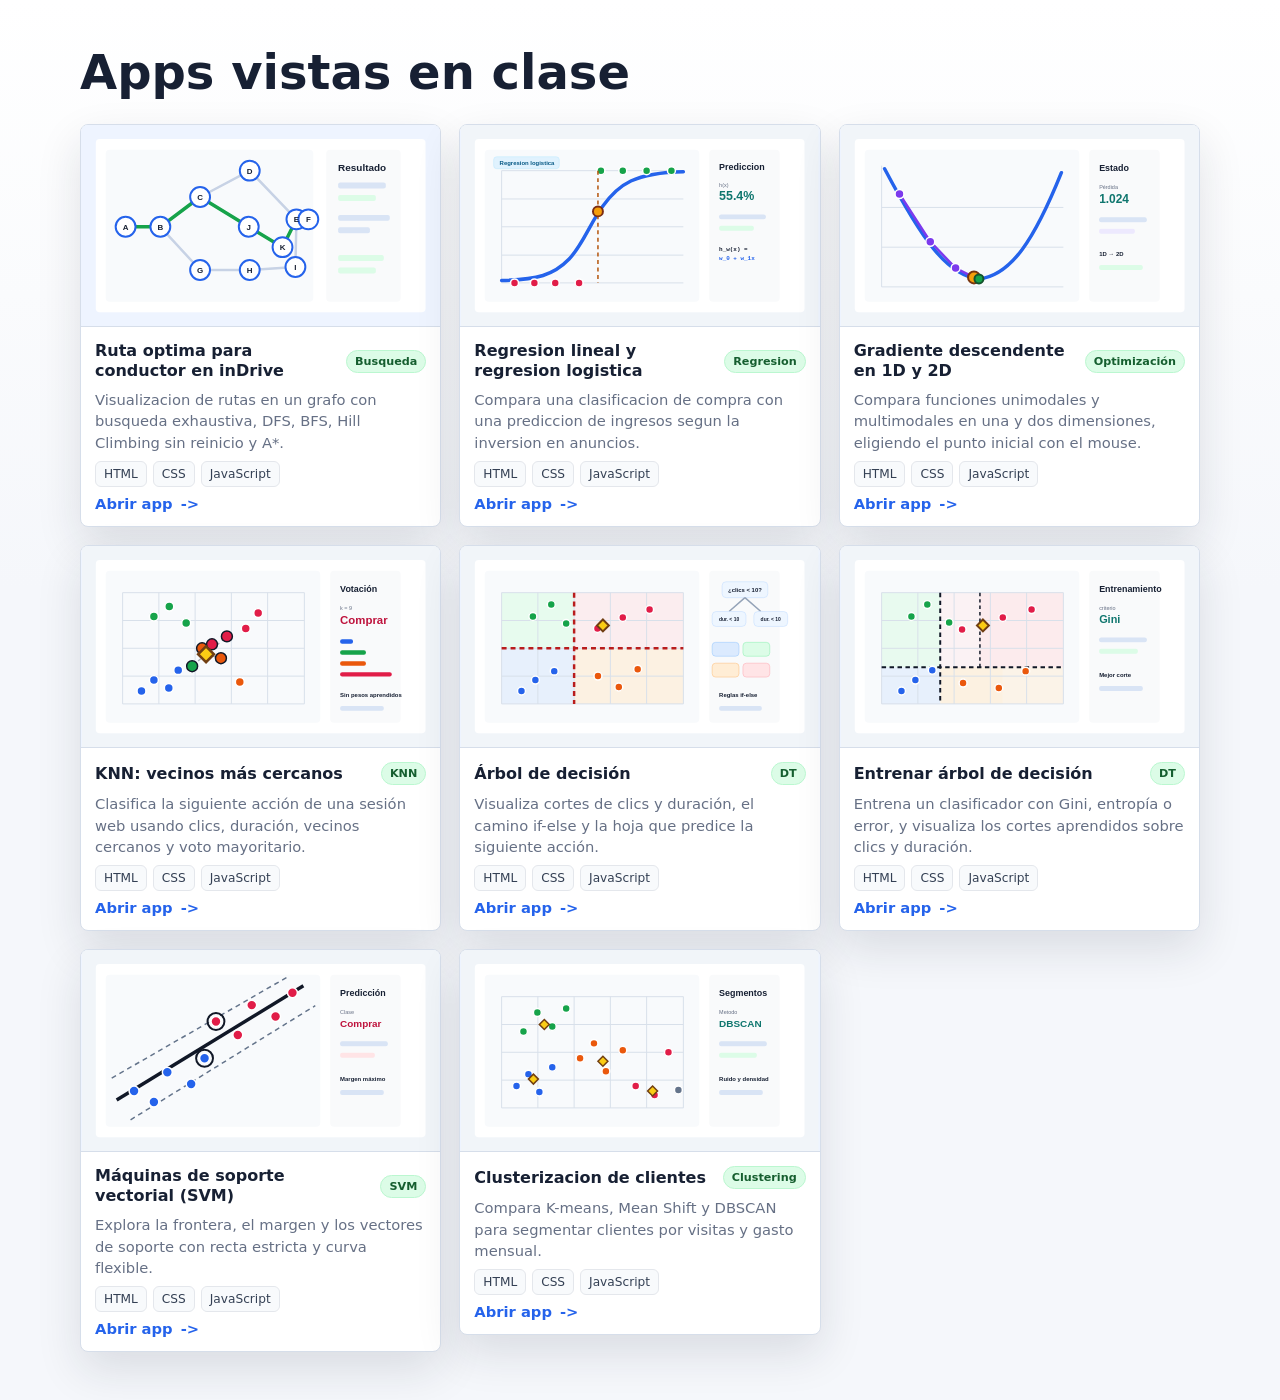
==== commit 2ffde528: "feat: clustering" ====
--- a/index.html
+++ b/index.html
@@ -961,7 +961,94 @@
             </div>
             <p class="description">
               Explora la frontera, el margen y los vectores de soporte con
-              presets lineales y RBF.
+              recta estricta y curva flexible.
+            </p>
+            <ul class="meta" aria-label="Detalles del proyecto">
+              <li>HTML</li>
+              <li>CSS</li>
+              <li>JavaScript</li>
+            </ul>
+            <span class="open-label">Abrir app</span>
+          </div>
+        </a>
+
+        <a class="app-card" href="08_clusterizacion/app_visual/index.html">
+          <svg
+            class="thumbnail"
+            viewBox="0 0 720 405"
+            role="img"
+            aria-label="Miniatura de clusterizacion de clientes"
+          >
+            <rect width="720" height="405" fill="#f1f5f9" />
+            <rect x="28" y="28" width="664" height="349" rx="8" fill="#fff" />
+            <rect x="48" y="50" width="432" height="306" rx="8" fill="#f8fafc" />
+            <rect x="500" y="50" width="142" height="306" rx="8" fill="#f9fafb" />
+
+            <g stroke="#d8e0ea" stroke-width="2">
+              <line x1="82" y1="318" x2="448" y2="318" />
+              <line x1="82" y1="262" x2="448" y2="262" />
+              <line x1="82" y1="206" x2="448" y2="206" />
+              <line x1="82" y1="150" x2="448" y2="150" />
+              <line x1="82" y1="94" x2="448" y2="94" />
+              <line x1="82" y1="94" x2="82" y2="318" />
+              <line x1="155" y1="94" x2="155" y2="318" />
+              <line x1="228" y1="94" x2="228" y2="318" />
+              <line x1="301" y1="94" x2="301" y2="318" />
+              <line x1="374" y1="94" x2="374" y2="318" />
+              <line x1="448" y1="94" x2="448" y2="318" />
+            </g>
+
+            <g stroke="#fff" stroke-width="3">
+              <circle cx="112" cy="274" r="8" fill="#2563eb" />
+              <circle cx="136" cy="250" r="8" fill="#2563eb" />
+              <circle cx="158" cy="286" r="8" fill="#2563eb" />
+              <circle cx="184" cy="236" r="8" fill="#2563eb" />
+              <circle cx="126" cy="164" r="8" fill="#16a34a" />
+              <circle cx="154" cy="126" r="8" fill="#16a34a" />
+              <circle cx="184" cy="154" r="8" fill="#16a34a" />
+              <circle cx="212" cy="118" r="8" fill="#16a34a" />
+              <circle cx="240" cy="218" r="8" fill="#ea580c" />
+              <circle cx="268" cy="188" r="8" fill="#ea580c" />
+              <circle cx="292" cy="244" r="8" fill="#ea580c" />
+              <circle cx="326" cy="202" r="8" fill="#ea580c" />
+              <circle cx="352" cy="274" r="8" fill="#e11d48" />
+              <circle cx="390" cy="292" r="8" fill="#e11d48" />
+              <circle cx="418" cy="206" r="8" fill="#e11d48" />
+              <circle cx="438" cy="282" r="8" fill="#64748b" />
+            </g>
+
+            <g fill="#facc15" stroke="#713f12" stroke-width="3">
+              <polygon points="146,250 156,260 146,270 136,260" />
+              <polygon points="168,140 178,150 168,160 158,150" />
+              <polygon points="286,214 296,224 286,234 276,224" />
+              <polygon points="386,274 396,284 386,294 376,284" />
+            </g>
+
+            <g font-family="Inter, Arial, sans-serif">
+              <text x="520" y="92" fill="#172033" font-size="18" font-weight="800">
+                Segmentos
+              </text>
+              <text x="520" y="128" fill="#667085" font-size="11">Metodo</text>
+              <text x="520" y="156" fill="#0f766e" font-size="20" font-weight="800">
+                DBSCAN
+              </text>
+              <rect x="520" y="184" width="96" height="10" rx="4" fill="#d9e4f5" />
+              <rect x="520" y="207" width="76" height="10" rx="4" fill="#dcfce7" />
+              <text x="520" y="264" fill="#172033" font-size="12" font-weight="800">
+                Ruido y densidad
+              </text>
+              <rect x="520" y="282" width="88" height="10" rx="4" fill="#d9e4f5" />
+            </g>
+          </svg>
+
+          <div class="card-body">
+            <div class="card-title">
+              <h2>Clusterizacion de clientes</h2>
+              <span class="badge">Clustering</span>
+            </div>
+            <p class="description">
+              Compara K-means, Mean Shift y DBSCAN para segmentar clientes por
+              visitas y gasto mensual.
             </p>
             <ul class="meta" aria-label="Detalles del proyecto">
               <li>HTML</li>
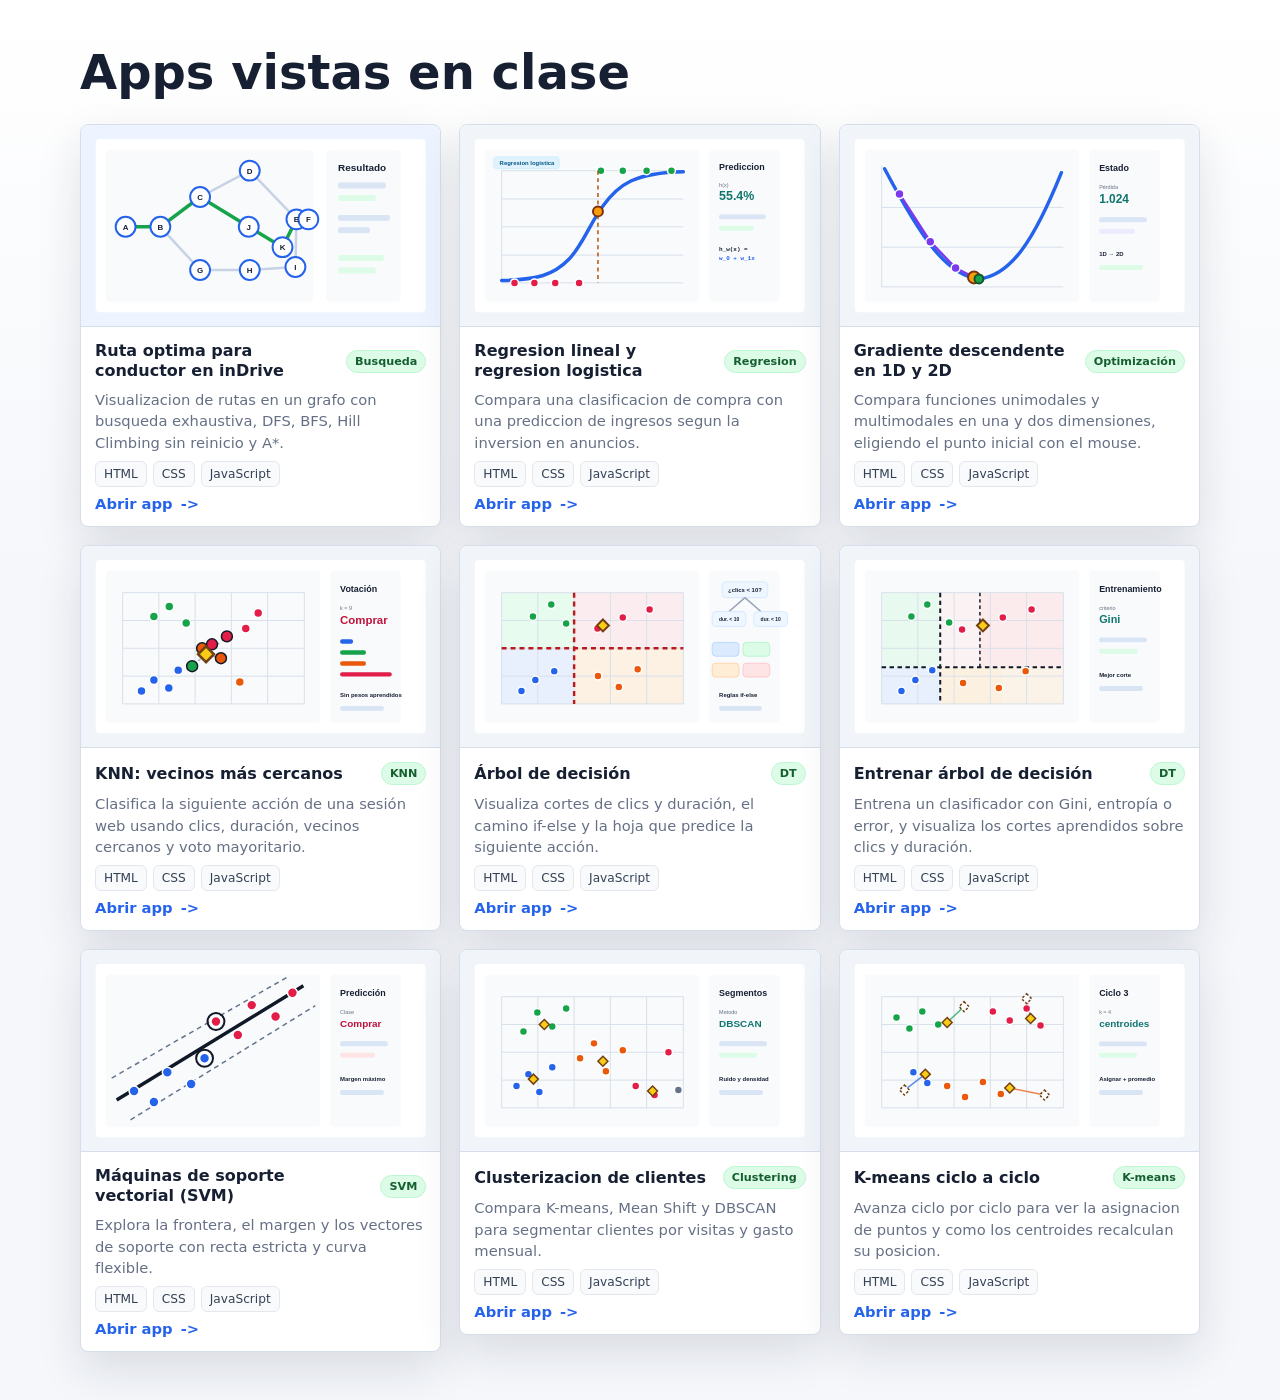
==== commit 079a6839: "feat: add interactive K-means visualization app with cycle-by-cycle tracking" ====
--- a/index.html
+++ b/index.html
@@ -1058,6 +1058,104 @@
             <span class="open-label">Abrir app</span>
           </div>
         </a>
+
+        <a class="app-card" href="09_kmeans/app_visual/index.html">
+          <svg
+            class="thumbnail"
+            viewBox="0 0 720 405"
+            role="img"
+            aria-label="Miniatura de ciclos de K-means"
+          >
+            <rect width="720" height="405" fill="#f1f5f9" />
+            <rect x="28" y="28" width="664" height="349" rx="8" fill="#fff" />
+            <rect x="48" y="50" width="432" height="306" rx="8" fill="#f8fafc" />
+            <rect x="500" y="50" width="142" height="306" rx="8" fill="#f9fafb" />
+
+            <g stroke="#d8e0ea" stroke-width="2">
+              <line x1="82" y1="318" x2="448" y2="318" />
+              <line x1="82" y1="262" x2="448" y2="262" />
+              <line x1="82" y1="206" x2="448" y2="206" />
+              <line x1="82" y1="150" x2="448" y2="150" />
+              <line x1="82" y1="94" x2="448" y2="94" />
+              <line x1="82" y1="94" x2="82" y2="318" />
+              <line x1="155" y1="94" x2="155" y2="318" />
+              <line x1="228" y1="94" x2="228" y2="318" />
+              <line x1="301" y1="94" x2="301" y2="318" />
+              <line x1="374" y1="94" x2="374" y2="318" />
+              <line x1="448" y1="94" x2="448" y2="318" />
+            </g>
+
+            <g stroke-width="3" stroke-linecap="round" opacity="0.72">
+              <line x1="128" y1="282" x2="170" y2="250" stroke="#2563eb" />
+              <line x1="248" y1="114" x2="214" y2="146" stroke="#16a34a" />
+              <line x1="410" y1="292" x2="340" y2="278" stroke="#ea580c" />
+              <line x1="374" y1="98" x2="382" y2="138" stroke="#e11d48" />
+            </g>
+
+            <g stroke="#fff" stroke-width="3">
+              <circle cx="112" cy="136" r="8" fill="#16a34a" />
+              <circle cx="138" cy="158" r="8" fill="#16a34a" />
+              <circle cx="164" cy="124" r="8" fill="#16a34a" />
+              <circle cx="196" cy="150" r="8" fill="#16a34a" />
+              <circle cx="306" cy="124" r="8" fill="#e11d48" />
+              <circle cx="340" cy="142" r="8" fill="#e11d48" />
+              <circle cx="374" cy="118" r="8" fill="#e11d48" />
+              <circle cx="402" cy="152" r="8" fill="#e11d48" />
+              <circle cx="214" cy="274" r="8" fill="#ea580c" />
+              <circle cx="250" cy="296" r="8" fill="#ea580c" />
+              <circle cx="286" cy="266" r="8" fill="#ea580c" />
+              <circle cx="322" cy="290" r="8" fill="#ea580c" />
+              <circle cx="146" cy="246" r="8" fill="#2563eb" />
+              <circle cx="174" cy="268" r="8" fill="#2563eb" />
+            </g>
+
+            <g fill="#fff" stroke="#713f12" stroke-width="3" stroke-dasharray="5 4">
+              <polygon points="128,272 138,282 128,292 118,282" />
+              <polygon points="248,104 258,114 248,124 238,114" />
+              <polygon points="410,282 420,292 410,302 400,292" />
+              <polygon points="374,88 384,98 374,108 364,98" />
+            </g>
+            <g fill="#facc15" stroke="#713f12" stroke-width="3">
+              <polygon points="170,240 180,250 170,260 160,250" />
+              <polygon points="214,136 224,146 214,156 204,146" />
+              <polygon points="340,268 350,278 340,288 330,278" />
+              <polygon points="382,128 392,138 382,148 372,138" />
+            </g>
+
+            <g font-family="Inter, Arial, sans-serif">
+              <text x="520" y="92" fill="#172033" font-size="18" font-weight="800">
+                Ciclo 3
+              </text>
+              <text x="520" y="128" fill="#667085" font-size="11">k = 4</text>
+              <text x="520" y="156" fill="#0f766e" font-size="20" font-weight="800">
+                centroides
+              </text>
+              <rect x="520" y="184" width="96" height="10" rx="4" fill="#d9e4f5" />
+              <rect x="520" y="207" width="76" height="10" rx="4" fill="#dcfce7" />
+              <text x="520" y="264" fill="#172033" font-size="12" font-weight="800">
+                Asignar + promedio
+              </text>
+              <rect x="520" y="282" width="88" height="10" rx="4" fill="#d9e4f5" />
+            </g>
+          </svg>
+
+          <div class="card-body">
+            <div class="card-title">
+              <h2>K-means ciclo a ciclo</h2>
+              <span class="badge">K-means</span>
+            </div>
+            <p class="description">
+              Avanza ciclo por ciclo para ver la asignacion de puntos y como
+              los centroides recalculan su posicion.
+            </p>
+            <ul class="meta" aria-label="Detalles del proyecto">
+              <li>HTML</li>
+              <li>CSS</li>
+              <li>JavaScript</li>
+            </ul>
+            <span class="open-label">Abrir app</span>
+          </div>
+        </a>
       </section>
     </main>
   </body>
